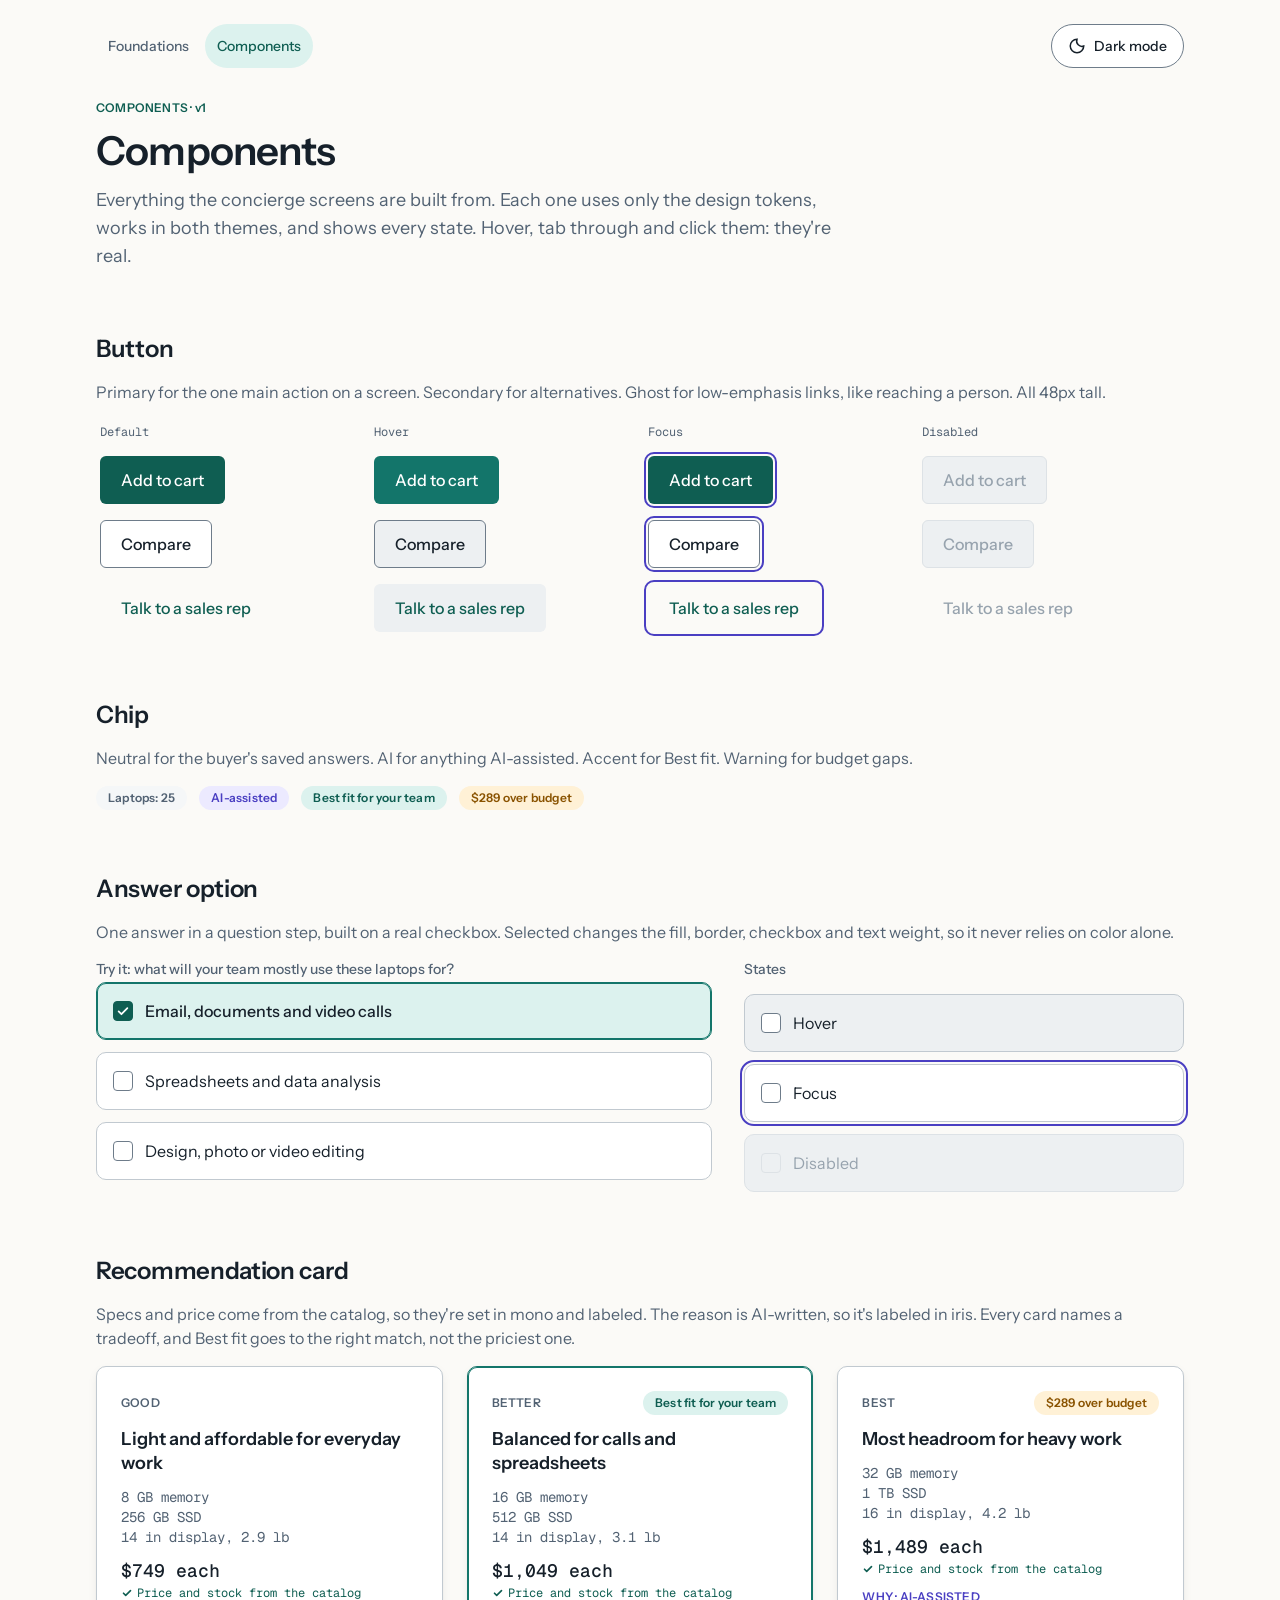
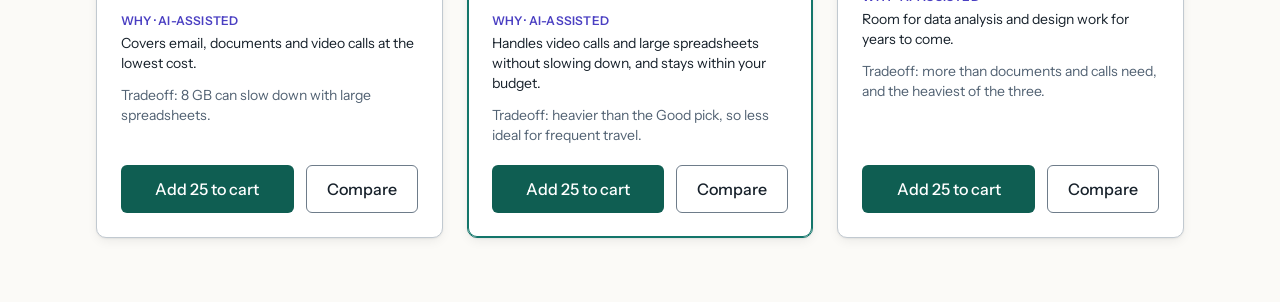
==== components.html @ 518aafac "Add buttons, chips, answer options and recommendation cards" ====
<!DOCTYPE html>
<html lang="en">
<head>
<meta charset="UTF-8">
<meta name="viewport" content="width=device-width, initial-scale=1">
<title>Components: AI Buying Concierge</title>
<meta name="description" content="Buttons, chips, answer options and recommendation cards for the AI Buying Concierge concept, with every state.">
<script>try { var t = localStorage.getItem('theme'); document.documentElement.dataset.theme = t || (matchMedia('(prefers-color-scheme: dark)').matches ? 'dark' : 'light'); } catch (e) { document.documentElement.dataset.theme = 'light'; }</script>
<link rel="preconnect" href="https://fonts.googleapis.com">
<link rel="preconnect" href="https://fonts.gstatic.com" crossorigin>
<link rel="stylesheet" href="https://fonts.googleapis.com/css2?family=Geist+Mono:wght@400;500&family=Instrument+Sans:wght@400;500;600&display=swap">
<link rel="stylesheet" href="css/tokens.css">
<link rel="stylesheet" href="css/base.css">
<link rel="stylesheet" href="css/components.css">
<link rel="stylesheet" href="css/foundations.css">
</head>
<body>
<a class="skip-link" href="#main">Skip to content</a>
<header class="fd-header">
  <nav class="fd-nav t-label-sm" aria-label="Design system">
    <a href="foundations.html">Foundations</a>
    <a href="components.html" aria-current="page">Components</a>
  </nav>
  <button class="theme-toggle" type="button" aria-pressed="false">
    <svg class="icon-moon" viewBox="0 0 24 24" fill="none" stroke="currentColor" stroke-width="2" aria-hidden="true"><path d="M12 3a9 9 0 1 0 9 9 7 7 0 0 1-9-9z"/></svg>
    <svg class="icon-sun" viewBox="0 0 24 24" fill="none" stroke="currentColor" stroke-width="2" aria-hidden="true"><circle cx="12" cy="12" r="4"/><path d="M12 2v2M12 20v2M4.9 4.9l1.4 1.4M17.7 17.7l1.4 1.4M2 12h2M20 12h2M4.9 19.1l1.4-1.4M17.7 6.3l1.4-1.4"/></svg>
    <span>Dark mode</span>
  </button>
</header>

<main id="main" class="fd-main">
  <section class="fd-intro" aria-labelledby="cp-title">
    <p class="t-label-xs text-accent">COMPONENTS · v1</p>
    <h1 id="cp-title" class="t-display">Components</h1>
    <p class="t-body-lg text-secondary">Everything the concierge screens are built from. Each one uses only the design tokens, works in both themes, and shows every state. Hover, tab through and click them: they're real.</p>
  </section>

  <!-- Buttons -->
  <section class="fd-section" aria-labelledby="btn-title">
    <h2 id="btn-title" class="t-h2">Button</h2>
    <p class="t-body-md text-secondary">Primary for the one main action on a screen. Secondary for alternatives. Ghost for low-emphasis links, like reaching a person. All 48px tall.</p>
    <div class="fd-states" role="list">
      <div role="listitem" class="fd-state-head"><span class="t-data-sm text-secondary">Default</span><span class="t-data-sm text-secondary">Hover</span><span class="t-data-sm text-secondary">Focus</span><span class="t-data-sm text-secondary">Disabled</span></div>
      <div role="listitem" class="fd-state-row">
        <button class="btn btn-primary" type="button">Add to cart</button>
        <button class="btn btn-primary is-hover" type="button" tabindex="-1" aria-hidden="true">Add to cart</button>
        <button class="btn btn-primary is-focus" type="button" tabindex="-1" aria-hidden="true">Add to cart</button>
        <button class="btn btn-primary" type="button" disabled>Add to cart</button>
      </div>
      <div role="listitem" class="fd-state-row">
        <button class="btn btn-secondary" type="button">Compare</button>
        <button class="btn btn-secondary is-hover" type="button" tabindex="-1" aria-hidden="true">Compare</button>
        <button class="btn btn-secondary is-focus" type="button" tabindex="-1" aria-hidden="true">Compare</button>
        <button class="btn btn-secondary" type="button" disabled>Compare</button>
      </div>
      <div role="listitem" class="fd-state-row">
        <button class="btn btn-ghost" type="button">Talk to a sales rep</button>
        <button class="btn btn-ghost is-hover" type="button" tabindex="-1" aria-hidden="true">Talk to a sales rep</button>
        <button class="btn btn-ghost is-focus" type="button" tabindex="-1" aria-hidden="true">Talk to a sales rep</button>
        <button class="btn btn-ghost" type="button" disabled>Talk to a sales rep</button>
      </div>
    </div>
  </section>

  <!-- Chips -->
  <section class="fd-section" aria-labelledby="chip-title">
    <h2 id="chip-title" class="t-h2">Chip</h2>
    <p class="t-body-md text-secondary">Neutral for the buyer's saved answers. AI for anything AI-assisted. Accent for Best fit. Warning for budget gaps.</p>
    <div class="fd-row">
      <span class="chip chip-neutral">Laptops: 25</span>
      <span class="chip chip-ai">AI-assisted</span>
      <span class="chip chip-accent">Best fit for your team</span>
      <span class="chip chip-warning">$289 over budget</span>
    </div>
  </section>

  <!-- Answer options -->
  <section class="fd-section" aria-labelledby="opt-title">
    <h2 id="opt-title" class="t-h2">Answer option</h2>
    <p class="t-body-md text-secondary">One answer in a question step, built on a real checkbox. Selected changes the fill, border, checkbox and text weight, so it never relies on color alone.</p>
    <div class="fd-split">
      <fieldset class="option-group">
        <legend class="t-label-sm fd-legend">Try it: what will your team mostly use these laptops for?</legend>
        <label class="option"><input class="option-input" type="checkbox" name="use" value="office" checked><span class="option-box" aria-hidden="true"><svg viewBox="0 0 16 16" fill="none" stroke="currentColor" stroke-width="2" stroke-linecap="round" stroke-linejoin="round"><path d="M3 8.5l3.2 3.2L13 4.8"/></svg></span><span class="option-label">Email, documents and video calls</span></label>
        <label class="option"><input class="option-input" type="checkbox" name="use" value="data"><span class="option-box" aria-hidden="true"><svg viewBox="0 0 16 16" fill="none" stroke="currentColor" stroke-width="2" stroke-linecap="round" stroke-linejoin="round"><path d="M3 8.5l3.2 3.2L13 4.8"/></svg></span><span class="option-label">Spreadsheets and data analysis</span></label>
        <label class="option"><input class="option-input" type="checkbox" name="use" value="design"><span class="option-box" aria-hidden="true"><svg viewBox="0 0 16 16" fill="none" stroke="currentColor" stroke-width="2" stroke-linecap="round" stroke-linejoin="round"><path d="M3 8.5l3.2 3.2L13 4.8"/></svg></span><span class="option-label">Design, photo or video editing</span></label>
      </fieldset>
      <div class="option-group" aria-label="Option states">
        <p class="t-label-sm fd-legend">States</p>
        <span class="option is-hover" aria-hidden="true"><span class="option-box"></span><span class="option-label">Hover</span></span>
        <span class="option is-focus" aria-hidden="true"><span class="option-box"></span><span class="option-label">Focus</span></span>
        <label class="option" aria-hidden="true"><input class="option-input" type="checkbox" disabled tabindex="-1"><span class="option-box"></span><span class="option-label">Disabled</span></label>
      </div>
    </div>
  </section>

  <!-- Recommendation cards -->
  <section class="fd-section" aria-labelledby="rec-title">
    <h2 id="rec-title" class="t-h2">Recommendation card</h2>
    <p class="t-body-md text-secondary">Specs and price come from the catalog, so they're set in mono and labeled. The reason is AI-written, so it's labeled in iris. Every card names a tradeoff, and Best fit goes to the right match, not the priciest one.</p>
    <div class="fd-cards">
      <article class="rec-card" aria-labelledby="rec-good">
        <div class="rec-top"><span class="rec-tier t-label-xs">GOOD</span></div>
        <h3 id="rec-good" class="t-h3">Light and affordable for everyday work</h3>
        <ul class="rec-specs t-data-md"><li>8 GB memory</li><li>256 GB SSD</li><li>14 in display, 2.9 lb</li></ul>
        <div class="rec-price"><p class="t-data-price">$749 each</p><p class="rec-source t-data-sm"><svg viewBox="0 0 12 12" fill="none" stroke="currentColor" stroke-width="1.6" stroke-linecap="round" stroke-linejoin="round" aria-hidden="true"><path d="M2.5 6.2l2.2 2.2L9.5 3.6"/></svg>Price and stock from the catalog</p></div>
        <div class="rec-why"><p class="rec-why-label t-label-xs">WHY · AI-ASSISTED</p><p class="t-body-sm">Covers email, documents and video calls at the lowest cost.</p></div>
        <p class="rec-tradeoff t-body-sm">Tradeoff: 8 GB can slow down with large spreadsheets.</p>
        <div class="rec-actions"><button class="btn btn-primary" type="button">Add 25 to cart</button><button class="btn btn-secondary" type="button">Compare</button></div>
      </article>
      <article class="rec-card is-best-fit" aria-labelledby="rec-better">
        <div class="rec-top"><span class="rec-tier t-label-xs">BETTER</span><span class="chip chip-accent">Best fit for your team</span></div>
        <h3 id="rec-better" class="t-h3">Balanced for calls and spreadsheets</h3>
        <ul class="rec-specs t-data-md"><li>16 GB memory</li><li>512 GB SSD</li><li>14 in display, 3.1 lb</li></ul>
        <div class="rec-price"><p class="t-data-price">$1,049 each</p><p class="rec-source t-data-sm"><svg viewBox="0 0 12 12" fill="none" stroke="currentColor" stroke-width="1.6" stroke-linecap="round" stroke-linejoin="round" aria-hidden="true"><path d="M2.5 6.2l2.2 2.2L9.5 3.6"/></svg>Price and stock from the catalog</p></div>
        <div class="rec-why"><p class="rec-why-label t-label-xs">WHY · AI-ASSISTED</p><p class="t-body-sm">Handles video calls and large spreadsheets without slowing down, and stays within your budget.</p></div>
        <p class="rec-tradeoff t-body-sm">Tradeoff: heavier than the Good pick, so less ideal for frequent travel.</p>
        <div class="rec-actions"><button class="btn btn-primary" type="button">Add 25 to cart</button><button class="btn btn-secondary" type="button">Compare</button></div>
      </article>
      <article class="rec-card" aria-labelledby="rec-best">
        <div class="rec-top"><span class="rec-tier t-label-xs">BEST</span><span class="chip chip-warning">$289 over budget</span></div>
        <h3 id="rec-best" class="t-h3">Most headroom for heavy work</h3>
        <ul class="rec-specs t-data-md"><li>32 GB memory</li><li>1 TB SSD</li><li>16 in display, 4.2 lb</li></ul>
        <div class="rec-price"><p class="t-data-price">$1,489 each</p><p class="rec-source t-data-sm"><svg viewBox="0 0 12 12" fill="none" stroke="currentColor" stroke-width="1.6" stroke-linecap="round" stroke-linejoin="round" aria-hidden="true"><path d="M2.5 6.2l2.2 2.2L9.5 3.6"/></svg>Price and stock from the catalog</p></div>
        <div class="rec-why"><p class="rec-why-label t-label-xs">WHY · AI-ASSISTED</p><p class="t-body-sm">Room for data analysis and design work for years to come.</p></div>
        <p class="rec-tradeoff t-body-sm">Tradeoff: more than documents and calls need, and the heaviest of the three.</p>
        <div class="rec-actions"><button class="btn btn-primary" type="button">Add 25 to cart</button><button class="btn btn-secondary" type="button">Compare</button></div>
      </article>
    </div>
  </section>
</main>
<script src="js/theme.js" defer></script>
</body>
</html>
---- css/tokens.css ----
/* AI Buying Concierge: design tokens
   Mirrors the Figma variables one to one. Names match each variable's code syntax.
   Layer 1 is primitives (raw values). Layer 2 is semantic tokens, which the
   components use. Only layer 2 changes between light and dark. */

:root {
  /* Primitives: color */
  --paper: #FBFAF7;
  --white: #FFFFFF;

  --ink-50: #F5F7F8;
  --ink-100: #EDF0F2;
  --ink-200: #DDE2E6;
  --ink-300: #C1C9D0;
  --ink-400: #97A3AE;
  --ink-500: #6E7C8A;
  --ink-600: #526273;
  --ink-700: #384858;
  --ink-800: #22303D;
  --ink-900: #16202A;
  --ink-950: #0E151C;

  --pine-100: #DCF2EE;
  --pine-300: #79CDBF;
  --pine-500: #1A8F82;
  --pine-600: #13756A;
  --pine-700: #0F5E52;
  --pine-950: #0E2A26;

  --iris-100: #ECEAFF;
  --iris-300: #B4ACFF;
  --iris-700: #4A3FC2;
  --iris-950: #252049;

  --amber-100: #FFF1D6;
  --amber-300: #F2C46B;
  --amber-700: #8A5300;
  --amber-950: #36280B;

  --red-100: #FDE8E6;
  --red-300: #F59A92;
  --red-700: #B42318;
  --red-950: #3B1513;

  /* Spacing (4px base) */
  --space-1: 4px;
  --space-2: 8px;
  --space-3: 12px;
  --space-4: 16px;
  --space-5: 20px;
  --space-6: 24px;
  --space-8: 32px;
  --space-10: 40px;
  --space-12: 48px;
  --space-16: 64px;

  /* Radius */
  --radius-sm: 6px;
  --radius-md: 10px;
  --radius-lg: 16px;
  --radius-full: 999px;

  /* Sizes */
  --size-touch-min: 44px;
  --size-control: 48px;
  --size-dialog-max: 720px;
  --border-width: 1px;
  --border-width-focus: 2px;

  /* Type */
  --font-sans: 'Instrument Sans', system-ui, sans-serif;
  --font-mono: 'Geist Mono', ui-monospace, monospace;
  --font-size-xs: 12px;
  --font-size-sm: 14px;
  --font-size-md: 16px;
  --font-size-lg: 18px;
  --font-size-xl: 24px;
  --font-size-2xl: 32px;
  --font-size-3xl: 40px;

  /* Shadows (Figma effect styles) */
  --shadow-card: 0 1px 2px rgba(14, 21, 28, 0.06), 0 4px 12px -2px rgba(14, 21, 28, 0.08);
  --shadow-dialog: 0 2px 6px rgba(14, 21, 28, 0.08), 0 24px 48px -12px rgba(14, 21, 28, 0.24);
}

/* Semantic tokens: light (default) */
:root,
[data-theme="light"] {
  --color-bg-canvas: var(--paper);
  --color-bg-surface: var(--white);
  --color-bg-subtle: var(--ink-50);
  --color-bg-inverse: var(--ink-900);
  --color-bg-accent: var(--pine-700);
  --color-bg-accent-hover: var(--pine-600);
  --color-bg-accent-subtle: var(--pine-100);
  --color-bg-ai-subtle: var(--iris-100);
  --color-bg-warning-subtle: var(--amber-100);
  --color-bg-critical-subtle: var(--red-100);
  --color-bg-hover: var(--ink-100);
  --color-bg-disabled: var(--ink-100);
  --color-bg-scrim: rgba(14, 21, 28, 0.48);

  --color-text-primary: var(--ink-900);
  --color-text-secondary: var(--ink-600);
  --color-text-inverse: var(--white);
  --color-text-on-accent: var(--white);
  --color-text-accent: var(--pine-700);
  --color-text-ai: var(--iris-700);
  --color-text-warning: var(--amber-700);
  --color-text-critical: var(--red-700);
  --color-text-disabled: var(--ink-400);

  --color-border-subtle: var(--ink-200);
  --color-border-default: var(--ink-300);
  --color-border-control: var(--ink-500);
  --color-border-accent: var(--pine-600);
  --color-border-focus: var(--iris-700);
  --color-border-disabled: var(--ink-200);

  --color-icon-primary: var(--ink-900);
  --color-icon-secondary: var(--ink-600);
  --color-icon-accent: var(--pine-700);

  color-scheme: light;
}

/* Semantic tokens: dark */
[data-theme="dark"] {
  --color-bg-canvas: var(--ink-950);
  --color-bg-surface: var(--ink-900);
  --color-bg-subtle: var(--ink-800);
  --color-bg-inverse: var(--ink-50);
  --color-bg-accent: var(--pine-300);
  --color-bg-accent-hover: var(--pine-100);
  --color-bg-accent-subtle: var(--pine-950);
  --color-bg-ai-subtle: var(--iris-950);
  --color-bg-warning-subtle: var(--amber-950);
  --color-bg-critical-subtle: var(--red-950);
  --color-bg-hover: var(--ink-800);
  --color-bg-disabled: var(--ink-800);
  --color-bg-scrim: rgba(0, 0, 0, 0.64);

  --color-text-primary: var(--ink-50);
  --color-text-secondary: var(--ink-400);
  --color-text-inverse: var(--ink-950);
  --color-text-on-accent: var(--ink-950);
  --color-text-accent: var(--pine-300);
  --color-text-ai: var(--iris-300);
  --color-text-warning: var(--amber-300);
  --color-text-critical: var(--red-300);
  --color-text-disabled: var(--ink-600);

  --color-border-subtle: var(--ink-800);
  --color-border-default: var(--ink-700);
  --color-border-control: var(--ink-500);
  --color-border-accent: var(--pine-300);
  --color-border-focus: var(--iris-300);
  --color-border-disabled: var(--ink-700);

  --color-icon-primary: var(--ink-50);
  --color-icon-secondary: var(--ink-400);
  --color-icon-accent: var(--pine-300);

  --shadow-card: 0 1px 2px rgba(0, 0, 0, 0.3), 0 4px 12px -2px rgba(0, 0, 0, 0.4);
  --shadow-dialog: 0 2px 6px rgba(0, 0, 0, 0.3), 0 24px 48px -12px rgba(0, 0, 0, 0.6);

  color-scheme: dark;
}
---- css/base.css ----
/* AI Buying Concierge: base styles
   Reset, type styles (one class per Figma text style), focus, and the theme switch. */

*, *::before, *::after { box-sizing: border-box; }

html { -webkit-text-size-adjust: 100%; }

body {
  margin: 0;
  background: var(--color-bg-canvas);
  color: var(--color-text-primary);
  font-family: var(--font-sans);
  font-size: var(--font-size-md);
  line-height: 1.5;
  -webkit-font-smoothing: antialiased;
}

img, svg { display: block; max-width: 100%; }

h1, h2, h3, p { margin: 0; }

button { font: inherit; color: inherit; }

a { color: var(--color-text-accent); text-underline-offset: 3px; }

/* Focus: a 2px iris ring outside the element, same as the Figma Focus state */
:focus-visible {
  outline: var(--border-width-focus) solid var(--color-border-focus);
  outline-offset: 2px;
}

.skip-link {
  position: absolute; left: var(--space-3); top: -64px; z-index: 100;
  padding: var(--space-2) var(--space-4); border-radius: var(--radius-sm);
  background: var(--color-bg-inverse); color: var(--color-text-inverse);
}
.skip-link:focus { top: var(--space-3); }

.visually-hidden {
  position: absolute; width: 1px; height: 1px; padding: 0; margin: -1px;
  overflow: hidden; clip: rect(0 0 0 0); white-space: nowrap; border: 0;
}

/* Type styles */
.t-display { font-size: var(--font-size-3xl); line-height: 46px; font-weight: 600; letter-spacing: -0.8px; }
.t-h1 { font-size: var(--font-size-2xl); line-height: 38px; font-weight: 600; letter-spacing: -0.5px; }
.t-h2 { font-size: var(--font-size-xl); line-height: 30px; font-weight: 600; letter-spacing: -0.3px; }
.t-h3 { font-size: var(--font-size-lg); line-height: 24px; font-weight: 600; }
.t-body-lg { font-size: var(--font-size-lg); line-height: 28px; }
.t-body-md { font-size: var(--font-size-md); line-height: 24px; }
.t-body-sm { font-size: var(--font-size-sm); line-height: 20px; }
.t-label-md { font-size: var(--font-size-md); line-height: 20px; font-weight: 500; }
.t-label-sm { font-size: var(--font-size-sm); line-height: 18px; font-weight: 500; }
.t-label-xs { font-size: var(--font-size-xs); line-height: 16px; font-weight: 600; letter-spacing: 0.2px; }
.t-data-md { font-family: var(--font-mono); font-size: var(--font-size-sm); line-height: 20px; }
.t-data-sm { font-family: var(--font-mono); font-size: var(--font-size-xs); line-height: 16px; }
.t-data-price { font-family: var(--font-mono); font-size: var(--font-size-lg); line-height: 24px; font-weight: 500; }

@media (max-width: 640px) {
  .t-display { font-size: var(--font-size-2xl); line-height: 38px; }
}

.text-secondary { color: var(--color-text-secondary); }
.text-accent { color: var(--color-text-accent); }

/* Theme switch */
.theme-toggle {
  display: inline-flex; align-items: center; gap: var(--space-2);
  min-height: var(--size-touch-min); padding: 0 var(--space-4);
  border: var(--border-width) solid var(--color-border-control); border-radius: var(--radius-full);
  background: var(--color-bg-surface); color: var(--color-text-primary);
  font-size: var(--font-size-sm); font-weight: 500; cursor: pointer;
}
.theme-toggle:hover { background: var(--color-bg-hover); }
.theme-toggle svg { width: 18px; height: 18px; }
.theme-toggle .icon-sun { display: none; }
[data-theme="dark"] .theme-toggle .icon-sun { display: block; }
[data-theme="dark"] .theme-toggle .icon-moon { display: none; }

@media (prefers-reduced-motion: reduce) {
  *, *::before, *::after { transition: none !important; animation: none !important; }
}
---- css/components.css ----
/* AI Buying Concierge: components
   Buttons, chips, answer options and the recommendation card. Every value comes
   from tokens.css. The .is-hover and .is-focus classes only exist so the
   components page can show those states side by side; real use relies on
   :hover and :focus-visible. */

/* Button */

.btn {
  display: inline-flex; align-items: center; justify-content: center; gap: var(--space-2);
  min-height: var(--size-control); padding: 0 var(--space-5);
  border: var(--border-width) solid transparent; border-radius: var(--radius-sm);
  font-family: var(--font-sans); font-size: var(--font-size-md); line-height: 20px; font-weight: 500;
  text-decoration: none; cursor: pointer;
  transition: background-color 0.15s ease, border-color 0.15s ease;
}
.btn:focus-visible, .btn.is-focus { outline: var(--border-width-focus) solid var(--color-border-focus); outline-offset: 2px; }
.btn:disabled { cursor: not-allowed; }

.btn-primary { background: var(--color-bg-accent); color: var(--color-text-on-accent); }
.btn-primary:hover:not(:disabled), .btn-primary.is-hover { background: var(--color-bg-accent-hover); }

.btn-secondary { background: var(--color-bg-surface); color: var(--color-text-primary); border-color: var(--color-border-control); }
.btn-secondary:hover:not(:disabled), .btn-secondary.is-hover { background: var(--color-bg-hover); }

.btn-ghost { background: transparent; color: var(--color-text-accent); }
.btn-ghost:hover:not(:disabled), .btn-ghost.is-hover { background: var(--color-bg-hover); }

.btn:disabled { background: var(--color-bg-disabled); color: var(--color-text-disabled); border-color: var(--color-border-disabled); }
.btn-ghost:disabled { background: transparent; border-color: transparent; }

/* Chip: short labels. The words carry the meaning, never the color alone. */

.chip {
  display: inline-flex; align-items: center; gap: var(--space-1);
  padding: var(--space-1) var(--space-3); border-radius: var(--radius-full);
  font-size: var(--font-size-xs); line-height: 16px; font-weight: 600; letter-spacing: 0.2px;
  white-space: nowrap;
}
.chip-neutral { background: var(--color-bg-subtle); color: var(--color-text-secondary); }
.chip-ai { background: var(--color-bg-ai-subtle); color: var(--color-text-ai); }
.chip-accent { background: var(--color-bg-accent-subtle); color: var(--color-text-accent); }
.chip-warning { background: var(--color-bg-warning-subtle); color: var(--color-text-warning); }

/* Answer option: a real checkbox, styled. The whole row is the click target. */

.option {
  display: flex; align-items: center; gap: var(--space-3);
  min-height: 56px; padding: var(--space-4);
  background: var(--color-bg-surface); color: var(--color-text-primary);
  border: var(--border-width) solid var(--color-border-default); border-radius: var(--radius-md);
  cursor: pointer; transition: background-color 0.15s ease, border-color 0.15s ease;
}
.option:hover, .option.is-hover { background: var(--color-bg-hover); }

.option-input { position: absolute; opacity: 0; width: 1px; height: 1px; margin: 0; }

.option-box {
  flex: none; display: grid; place-items: center; width: 20px; height: 20px;
  border: 1.5px solid var(--color-border-control); border-radius: 4px;
  background: var(--color-bg-surface); color: var(--color-text-on-accent);
}
.option-box svg { width: 14px; height: 14px; opacity: 0; }

.option-label { font-size: var(--font-size-md); line-height: 24px; }

/* Selected: fill, 2px border, filled checkbox and heavier text, so it never depends on color alone */
.option:has(.option-input:checked) {
  background: var(--color-bg-accent-subtle); border-color: var(--color-border-accent);
  box-shadow: inset 0 0 0 1px var(--color-border-accent);
}
.option:has(.option-input:checked) .option-box { background: var(--color-bg-accent); border-color: var(--color-bg-accent); }
.option:has(.option-input:checked) .option-box svg { opacity: 1; }
.option:has(.option-input:checked) .option-label { font-weight: 500; }

.option:has(.option-input:focus-visible), .option.is-focus {
  outline: var(--border-width-focus) solid var(--color-border-focus); outline-offset: 2px;
}

.option:has(.option-input:disabled) {
  background: var(--color-bg-disabled); color: var(--color-text-disabled);
  border-color: var(--color-border-disabled); cursor: not-allowed;
}
.option:has(.option-input:disabled) .option-box { background: var(--color-bg-disabled); border-color: var(--color-border-disabled); }

.option-group { border: 0; margin: 0; padding: 0; display: grid; gap: var(--space-3); min-width: 0; }

/* Recommendation card */

.rec-card {
  display: flex; flex-direction: column; gap: var(--space-3);
  padding: var(--space-6); min-width: 0;
  background: var(--color-bg-surface); color: var(--color-text-primary);
  border: var(--border-width) solid var(--color-border-default); border-radius: var(--radius-md);
  box-shadow: var(--shadow-card);
}
.rec-card.is-best-fit { border-color: var(--color-border-accent); box-shadow: inset 0 0 0 1px var(--color-border-accent), var(--shadow-card); }

.rec-top { display: flex; align-items: center; justify-content: space-between; gap: var(--space-2); min-height: 24px; }
.rec-tier { color: var(--color-text-secondary); }

.rec-specs { list-style: none; margin: 0; padding: 0; color: var(--color-text-secondary); }

.rec-price { display: grid; gap: 2px; }
.rec-source { display: inline-flex; align-items: center; gap: var(--space-1); color: var(--color-text-accent); }
.rec-source svg { width: 12px; height: 12px; flex: none; }

.rec-why { display: grid; gap: var(--space-1); }
.rec-why-label { color: var(--color-text-ai); }

.rec-tradeoff { color: var(--color-text-secondary); }

.rec-actions { display: flex; flex-wrap: wrap; gap: var(--space-3); margin-top: auto; padding-top: var(--space-2); }
.rec-actions .btn-primary { flex: 1 1 auto; }
---- css/foundations.css ----
/* Foundations page: a live specimen of the tokens. Only this page uses these styles. */

.fd-header {
  display: flex; align-items: center; justify-content: space-between; gap: var(--space-4);
  max-width: 1120px; margin: 0 auto; padding: var(--space-6) var(--space-4) 0;
}

.fd-main { max-width: 1120px; margin: 0 auto; padding: var(--space-8) var(--space-4) var(--space-16); }

.fd-intro { display: grid; gap: var(--space-3); max-width: 760px; }
.fd-section { margin-top: var(--space-16); display: grid; gap: var(--space-4); }

/* Sample card */
.fd-card {
  display: grid; gap: var(--space-4); max-width: 560px; padding: var(--space-6);
  background: var(--color-bg-surface); border: var(--border-width) solid var(--color-border-default);
  border-radius: var(--radius-md); box-shadow: var(--shadow-card);
}
.fd-chips, .fd-price, .fd-actions { display: flex; flex-wrap: wrap; align-items: center; gap: var(--space-2) var(--space-3); }
.fd-chip { display: inline-flex; padding: var(--space-1) var(--space-3); border-radius: var(--radius-full); }
.fd-chip-ai { background: var(--color-bg-ai-subtle); color: var(--color-text-ai); }
.fd-chip-accent { background: var(--color-bg-accent-subtle); color: var(--color-text-accent); }
.fd-chip-warning { background: var(--color-bg-warning-subtle); color: var(--color-text-warning); }

.fd-btn {
  min-height: var(--size-control); padding: 0 var(--space-5); border-radius: var(--radius-sm);
  border: var(--border-width) solid transparent; cursor: pointer;
}
.fd-btn-primary { background: var(--color-bg-accent); color: var(--color-text-on-accent); }
.fd-btn-primary:hover { background: var(--color-bg-accent-hover); }
.fd-btn-secondary { background: var(--color-bg-surface); color: var(--color-text-primary); border-color: var(--color-border-control); }
.fd-btn-secondary:hover { background: var(--color-bg-hover); }

/* Swatches */
.fd-swatches { list-style: none; margin: 0; padding: 0; display: grid; grid-template-columns: repeat(auto-fill, minmax(140px, 1fr)); gap: var(--space-4); }
.fd-swatches li { display: grid; gap: var(--space-2); }
.fd-sw { height: 56px; border-radius: var(--radius-sm); background: var(--sw); border: var(--border-width) solid var(--color-border-subtle); }
.fd-swatches code { color: var(--color-text-secondary); }

/* Type ramp */
.fd-type { margin: 0; display: grid; gap: var(--space-5); }
.fd-type div { display: grid; grid-template-columns: 180px 1fr; gap: var(--space-6); align-items: baseline; }
.fd-type dd { margin: 0; min-width: 0; overflow-wrap: anywhere; }

/* Spacing and radius */
.fd-space, .fd-radii { list-style: none; margin: 0; padding: 0; display: flex; flex-wrap: wrap; align-items: flex-end; gap: var(--space-6); }
.fd-space li, .fd-radii li { display: grid; gap: var(--space-2); justify-items: start; }
.fd-space span { display: block; width: var(--w); height: 48px; background: var(--color-bg-accent); border-radius: 2px; }
.fd-radii span { display: block; width: 96px; height: 64px; background: var(--color-bg-accent-subtle); border: var(--border-width) solid var(--color-border-accent); border-radius: var(--r); }
.fd-space code, .fd-radii code { color: var(--color-text-secondary); }

@media (max-width: 640px) {
  .fd-type div { grid-template-columns: 1fr; gap: var(--space-1); }
}

/* Docs pages: navigation and component showcase layouts */

.fd-nav { display: flex; gap: var(--space-1); }
.fd-nav a {
  display: inline-flex; align-items: center; min-height: var(--size-touch-min); padding: 0 var(--space-3);
  border-radius: var(--radius-full); color: var(--color-text-secondary); text-decoration: none;
}
.fd-nav a:hover { background: var(--color-bg-hover); color: var(--color-text-primary); }
.fd-nav a[aria-current="page"] { background: var(--color-bg-accent-subtle); color: var(--color-text-accent); }

.fd-states { display: grid; gap: var(--space-4); overflow-x: auto; padding: var(--space-1); }
.fd-state-head, .fd-state-row { display: grid; grid-template-columns: repeat(4, minmax(170px, 1fr)); gap: var(--space-4); align-items: center; justify-items: start; }

.fd-row { display: flex; flex-wrap: wrap; gap: var(--space-3); }

.fd-split { display: grid; grid-template-columns: 1.4fr 1fr; gap: var(--space-8); align-items: start; }
.fd-legend { margin-bottom: var(--space-1); padding: 0; color: var(--color-text-secondary); }

.fd-cards { display: grid; grid-template-columns: repeat(3, minmax(0, 1fr)); gap: var(--space-6); align-items: stretch; }

@media (max-width: 960px) {
  .fd-cards { grid-template-columns: 1fr; max-width: 420px; }
  .fd-split { grid-template-columns: 1fr; }
}
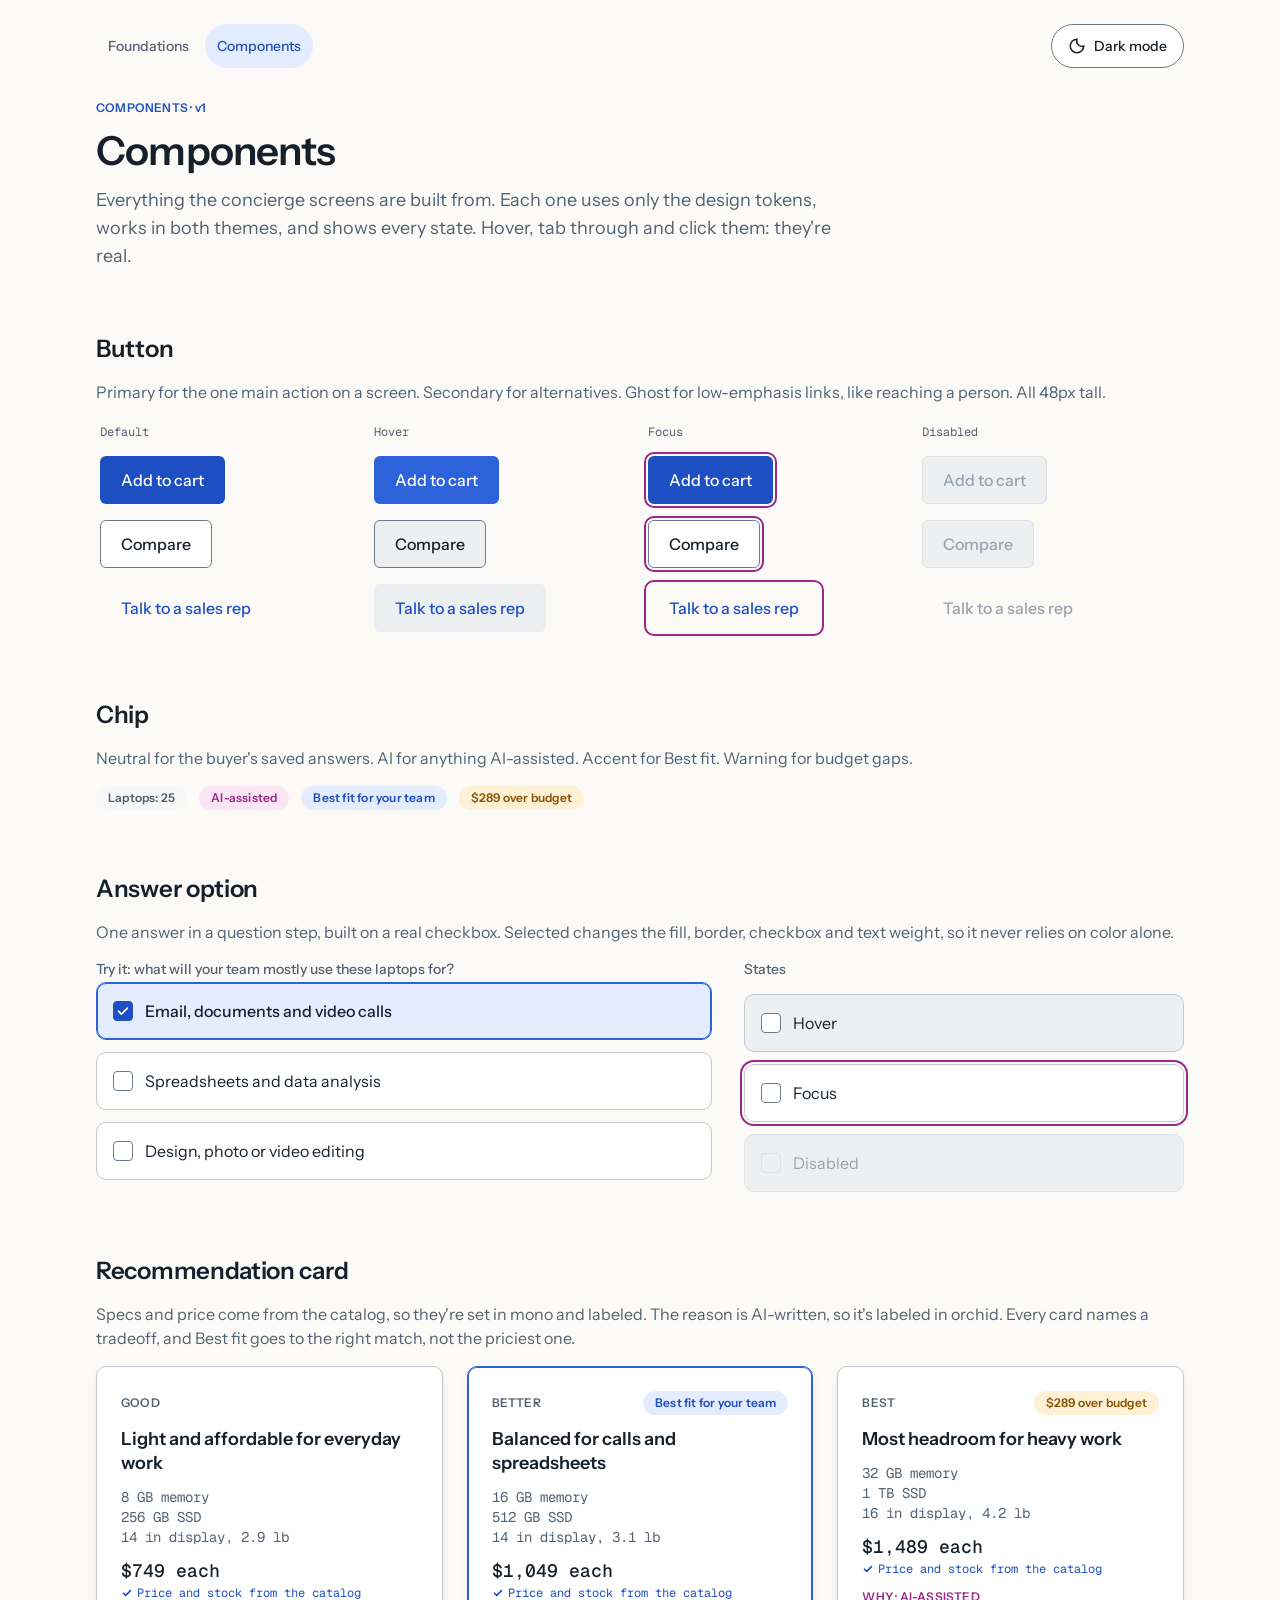
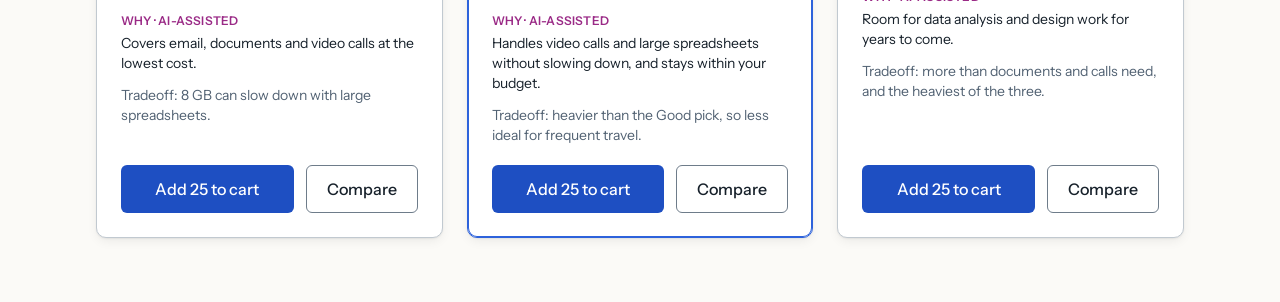
==== commit df12b559: "Switch accent to cobalt and AI label to orchid" ====
--- a/components.html
+++ b/components.html
@@ -97,7 +97,7 @@
   <!-- Recommendation cards -->
   <section class="fd-section" aria-labelledby="rec-title">
     <h2 id="rec-title" class="t-h2">Recommendation card</h2>
-    <p class="t-body-md text-secondary">Specs and price come from the catalog, so they're set in mono and labeled. The reason is AI-written, so it's labeled in iris. Every card names a tradeoff, and Best fit goes to the right match, not the priciest one.</p>
+    <p class="t-body-md text-secondary">Specs and price come from the catalog, so they're set in mono and labeled. The reason is AI-written, so it's labeled in orchid. Every card names a tradeoff, and Best fit goes to the right match, not the priciest one.</p>
     <div class="fd-cards">
       <article class="rec-card" aria-labelledby="rec-good">
         <div class="rec-top"><span class="rec-tier t-label-xs">GOOD</span></div>
--- a/css/tokens.css
+++ b/css/tokens.css
@@ -20,17 +20,17 @@
   --ink-900: #16202A;
   --ink-950: #0E151C;
 
-  --pine-100: #DCF2EE;
-  --pine-300: #79CDBF;
-  --pine-500: #1A8F82;
-  --pine-600: #13756A;
-  --pine-700: #0F5E52;
-  --pine-950: #0E2A26;
+  --cobalt-100: #E4ECFF;
+  --cobalt-300: #9DB8FF;
+  --cobalt-500: #3B74F0;
+  --cobalt-600: #2D62DB;
+  --cobalt-700: #1E4FC2;
+  --cobalt-950: #13224A;
 
-  --iris-100: #ECEAFF;
-  --iris-300: #B4ACFF;
-  --iris-700: #4A3FC2;
-  --iris-950: #252049;
+  --orchid-100: #FBE6F6;
+  --orchid-300: #F0A6E2;
+  --orchid-700: #9A2A86;
+  --orchid-950: #3A1434;
 
   --amber-100: #FFF1D6;
   --amber-300: #F2C46B;
@@ -90,10 +90,10 @@
   --color-bg-surface: var(--white);
   --color-bg-subtle: var(--ink-50);
   --color-bg-inverse: var(--ink-900);
-  --color-bg-accent: var(--pine-700);
-  --color-bg-accent-hover: var(--pine-600);
-  --color-bg-accent-subtle: var(--pine-100);
-  --color-bg-ai-subtle: var(--iris-100);
+  --color-bg-accent: var(--cobalt-700);
+  --color-bg-accent-hover: var(--cobalt-600);
+  --color-bg-accent-subtle: var(--cobalt-100);
+  --color-bg-ai-subtle: var(--orchid-100);
   --color-bg-warning-subtle: var(--amber-100);
   --color-bg-critical-subtle: var(--red-100);
   --color-bg-hover: var(--ink-100);
@@ -104,8 +104,8 @@
   --color-text-secondary: var(--ink-600);
   --color-text-inverse: var(--white);
   --color-text-on-accent: var(--white);
-  --color-text-accent: var(--pine-700);
-  --color-text-ai: var(--iris-700);
+  --color-text-accent: var(--cobalt-700);
+  --color-text-ai: var(--orchid-700);
   --color-text-warning: var(--amber-700);
   --color-text-critical: var(--red-700);
   --color-text-disabled: var(--ink-400);
@@ -113,13 +113,13 @@
   --color-border-subtle: var(--ink-200);
   --color-border-default: var(--ink-300);
   --color-border-control: var(--ink-500);
-  --color-border-accent: var(--pine-600);
-  --color-border-focus: var(--iris-700);
+  --color-border-accent: var(--cobalt-600);
+  --color-border-focus: var(--orchid-700);
   --color-border-disabled: var(--ink-200);
 
   --color-icon-primary: var(--ink-900);
   --color-icon-secondary: var(--ink-600);
-  --color-icon-accent: var(--pine-700);
+  --color-icon-accent: var(--cobalt-700);
 
   color-scheme: light;
 }
@@ -130,10 +130,10 @@
   --color-bg-surface: var(--ink-900);
   --color-bg-subtle: var(--ink-800);
   --color-bg-inverse: var(--ink-50);
-  --color-bg-accent: var(--pine-300);
-  --color-bg-accent-hover: var(--pine-100);
-  --color-bg-accent-subtle: var(--pine-950);
-  --color-bg-ai-subtle: var(--iris-950);
+  --color-bg-accent: var(--cobalt-300);
+  --color-bg-accent-hover: var(--cobalt-100);
+  --color-bg-accent-subtle: var(--cobalt-950);
+  --color-bg-ai-subtle: var(--orchid-950);
   --color-bg-warning-subtle: var(--amber-950);
   --color-bg-critical-subtle: var(--red-950);
   --color-bg-hover: var(--ink-800);
@@ -144,8 +144,8 @@
   --color-text-secondary: var(--ink-400);
   --color-text-inverse: var(--ink-950);
   --color-text-on-accent: var(--ink-950);
-  --color-text-accent: var(--pine-300);
-  --color-text-ai: var(--iris-300);
+  --color-text-accent: var(--cobalt-300);
+  --color-text-ai: var(--orchid-300);
   --color-text-warning: var(--amber-300);
   --color-text-critical: var(--red-300);
   --color-text-disabled: var(--ink-600);
@@ -153,13 +153,13 @@
   --color-border-subtle: var(--ink-800);
   --color-border-default: var(--ink-700);
   --color-border-control: var(--ink-500);
-  --color-border-accent: var(--pine-300);
-  --color-border-focus: var(--iris-300);
+  --color-border-accent: var(--cobalt-300);
+  --color-border-focus: var(--orchid-300);
   --color-border-disabled: var(--ink-700);
 
   --color-icon-primary: var(--ink-50);
   --color-icon-secondary: var(--ink-400);
-  --color-icon-accent: var(--pine-300);
+  --color-icon-accent: var(--cobalt-300);
 
   --shadow-card: 0 1px 2px rgba(0, 0, 0, 0.3), 0 4px 12px -2px rgba(0, 0, 0, 0.4);
   --shadow-dialog: 0 2px 6px rgba(0, 0, 0, 0.3), 0 24px 48px -12px rgba(0, 0, 0, 0.6);
--- a/css/base.css
+++ b/css/base.css
@@ -17,13 +17,15 @@
 
 img, svg { display: block; max-width: 100%; }
 
-h1, h2, h3, p { margin: 0; }
+[hidden] { display: none !important; }
+
+h1, h2, h3, h4, p { margin: 0; }
 
 button { font: inherit; color: inherit; }
 
 a { color: var(--color-text-accent); text-underline-offset: 3px; }
 
-/* Focus: a 2px iris ring outside the element, same as the Figma Focus state */
+/* Focus: a 2px orchid ring outside the element */
 :focus-visible {
   outline: var(--border-width-focus) solid var(--color-border-focus);
   outline-offset: 2px;
--- a/css/components.css
+++ b/css/components.css
@@ -64,6 +64,11 @@
 
 .option-label { font-size: var(--font-size-md); line-height: 24px; }
 
+/* Radio variant: round box with a dot instead of a check */
+.option-box-radio { border-radius: 50%; }
+.option-box-radio::after { content: ""; width: 8px; height: 8px; border-radius: 50%; background: currentColor; opacity: 0; }
+.option:has(.option-input:checked) .option-box-radio::after { opacity: 1; }
+
 /* Selected: fill, 2px border, filled checkbox and heavier text, so it never depends on color alone */
 .option:has(.option-input:checked) {
   background: var(--color-bg-accent-subtle); border-color: var(--color-border-accent);
@@ -112,3 +117,14 @@
 
 .rec-actions { display: flex; flex-wrap: wrap; gap: var(--space-3); margin-top: auto; padding-top: var(--space-2); }
 .rec-actions .btn-primary { flex: 1 1 auto; }
+
+/* Recommendation card: order details added for the results screen */
+.rec-flags { display: flex; flex-wrap: wrap; justify-content: flex-end; gap: var(--space-1); }
+.rec-promo { color: var(--color-text-accent); }
+.rec-total { margin-top: var(--space-1); }
+.rec-stock { display: flex; align-items: flex-start; gap: var(--space-2); color: var(--color-text-secondary); }
+.rec-stock svg { width: 16px; height: 16px; flex: none; margin-top: 0; }
+.rec-stock.is-partial { color: var(--color-text-warning); }
+
+/* A pressed toggle button (Compare, feedback) */
+.btn-secondary[aria-pressed="true"] { background: var(--color-bg-accent-subtle); color: var(--color-text-accent); border-color: var(--color-border-accent); }
